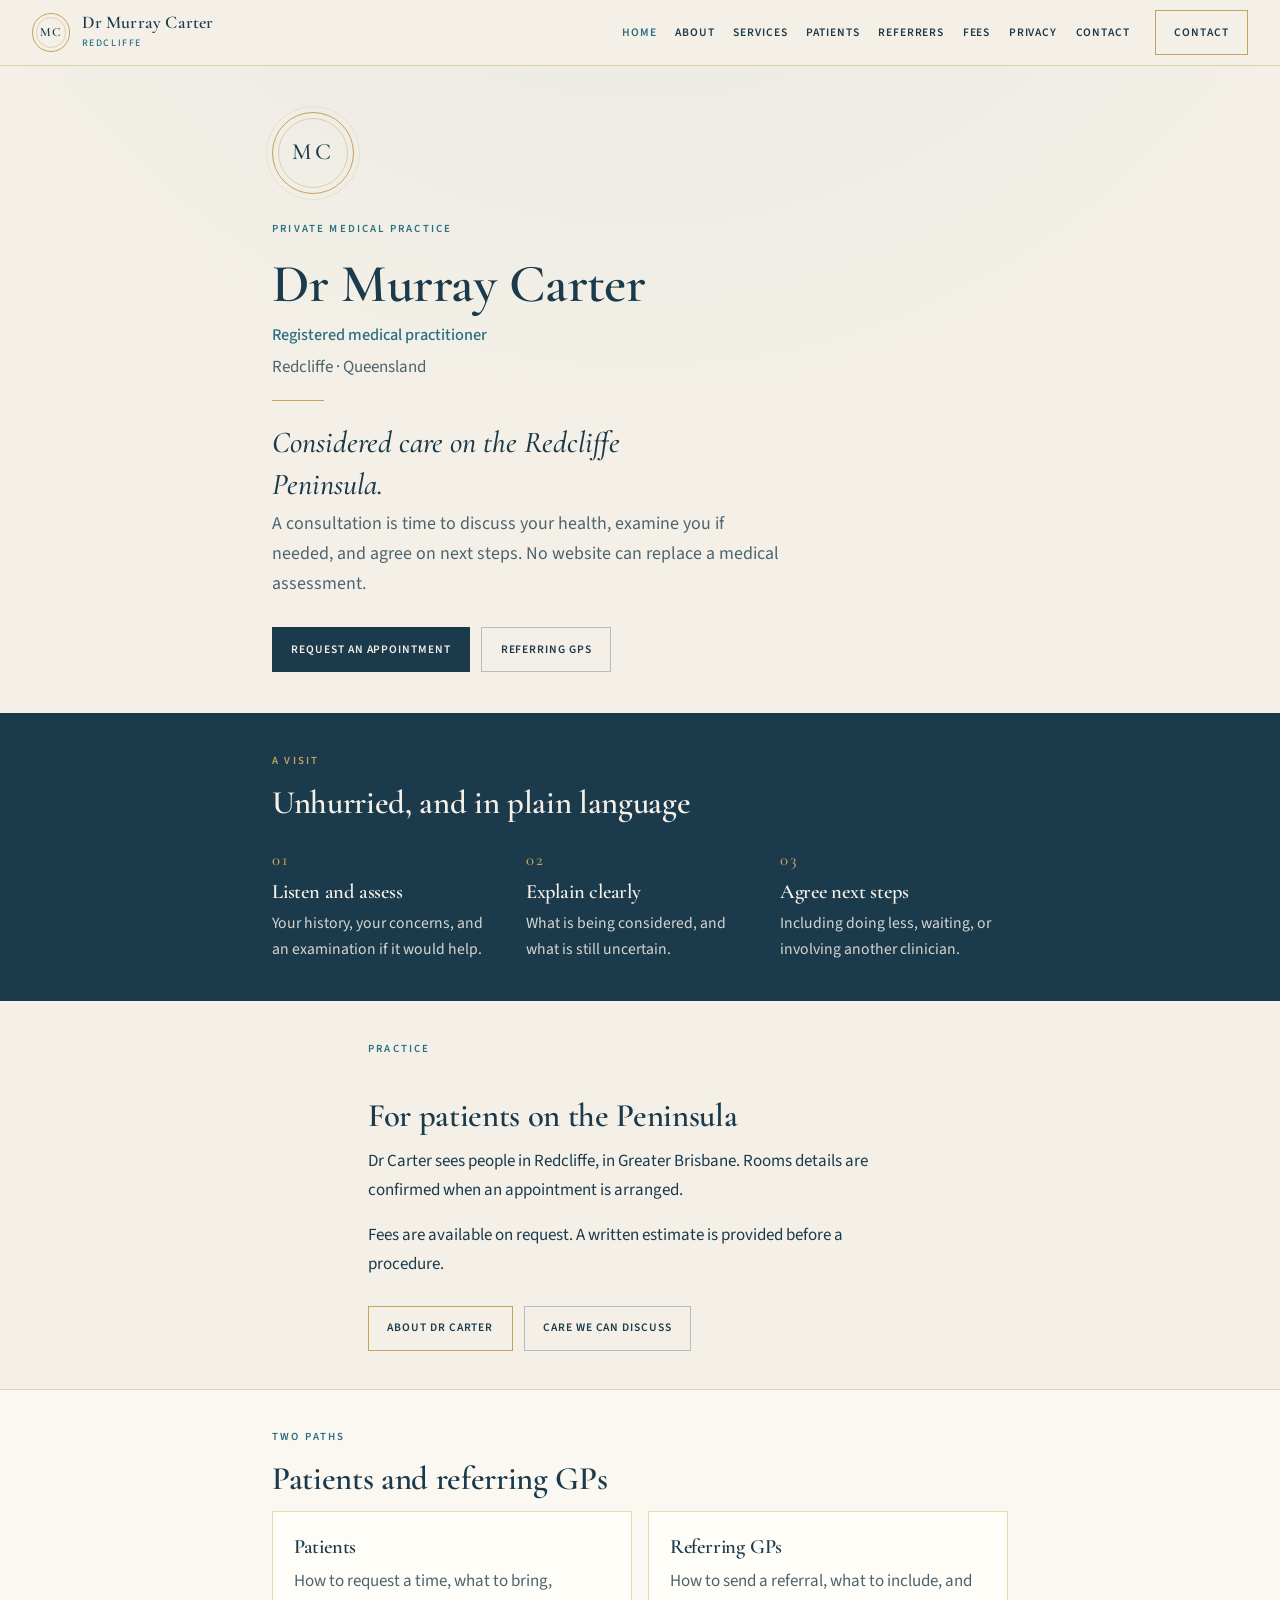
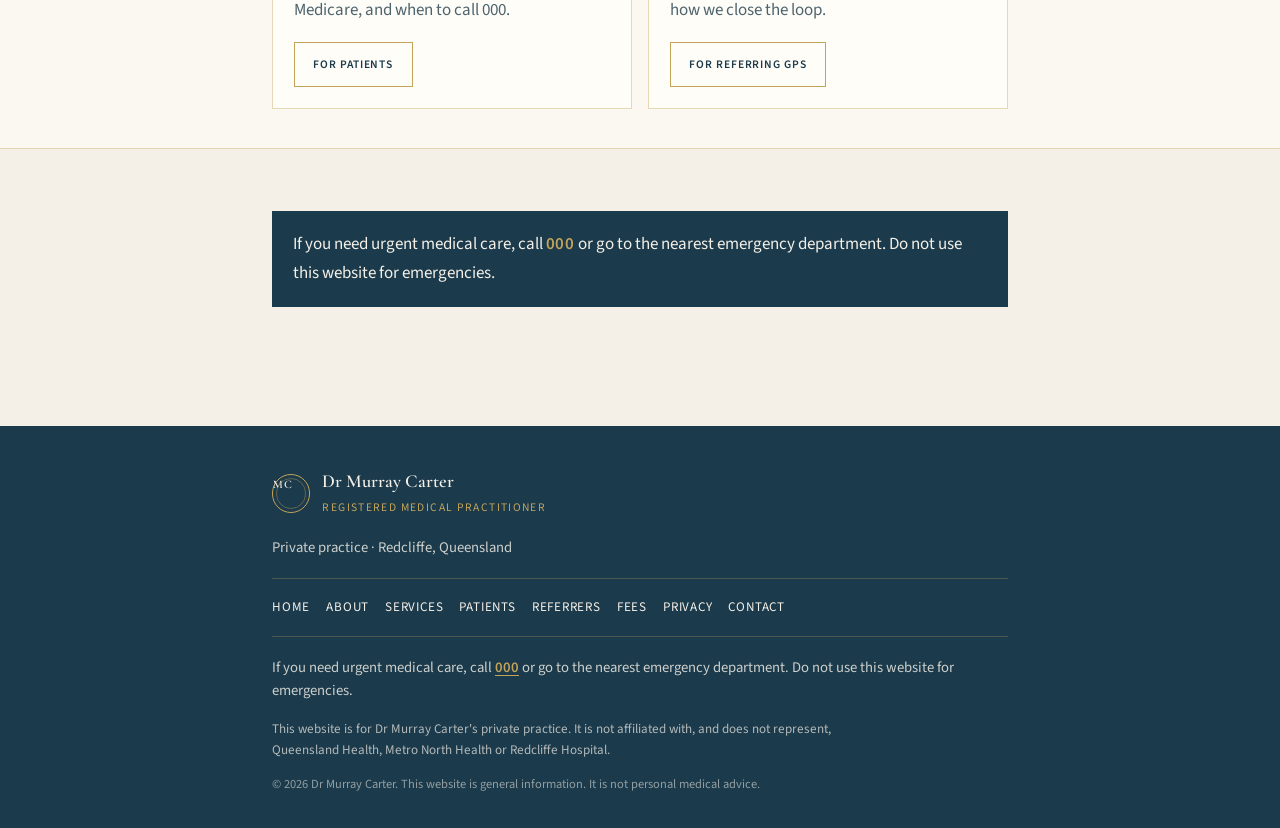
==== index.html @ 1239b1a2 "AHPRA-safe preview site for Dr Murray Carter" ====
<!DOCTYPE html>
<html lang="en-AU">
<head>
  <meta charset="utf-8">
  <meta name="viewport" content="width=device-width, initial-scale=1, viewport-fit=cover">
  <meta name="theme-color" content="#1B3A4B">
  <meta name="description" content="Dr Murray Carter is a registered medical practitioner in Redcliffe, Queensland. Request an appointment or refer a patient.">
  <title>Dr Murray Carter · Redcliffe</title>
  <link rel="icon" href="favicon.svg" type="image/svg+xml">
  <link rel="icon" href="favicon.png" type="image/png" sizes="32x32">
  <link rel="stylesheet" href="styles.css">
</head>
<body>
  <a class="skip" href="#main">Skip to content</a>
  <header class="site-header">
    <div class="header-inner">
      <a class="brand" href="index.html">
        <span class="mark" aria-hidden="true">MC</span>
        <span class="brand-text">
          <strong>Dr Murray Carter</strong>
          <span>Redcliffe</span>
        </span>
      </a>
      <nav class="site-nav" id="site-nav" aria-label="Primary">
        <p class="nav-kicker">Menu</p>
        <ul>
          <li><a href="index.html" aria-current="page">Home</a></li>
          <li><a href="about.html">About</a></li>
          <li><a href="services.html">Services</a></li>
          <li><a href="patients.html">Patients</a></li>
          <li><a href="referrers.html">Referrers</a></li>
          <li><a href="fees.html">Fees</a></li>
          <li><a href="privacy.html">Privacy</a></li>
          <li><a href="contact.html">Contact</a></li>
        </ul>
        <p class="nav-foot">For emergencies call <a href="tel:000">000</a></p>
      </nav>
      <div class="header-actions">
        <a class="btn btn-gold" href="contact.html">Contact</a>
        <button class="nav-toggle" type="button" aria-controls="site-nav" aria-expanded="false" aria-label="Open menu">
          <span class="nav-toggle-bars"></span>
        </button>
      </div>
    </div>
  </header>
  <main id="main">
    <section class="hero">
      <div class="wrap">
        <div class="seal" aria-hidden="true">MC</div>
        <p class="eyebrow">Private medical practice</p>
        <h1>Dr Murray Carter</h1>
        <p class="role">Registered medical practitioner</p>
        <p class="place">Redcliffe · Queensland</p>
        <hr class="rule">
        <p class="lede">Considered care on the Redcliffe Peninsula.</p>
        <p class="standfirst">A consultation is time to discuss your health, examine you if needed, and agree on next steps. No website can replace a medical assessment.</p>
        <div class="cta-row">
          <a class="btn btn-solid" href="contact.html">Request an appointment</a>
          <a class="btn btn-ghost" href="referrers.html">Referring GPs</a>
        </div>
      </div>
    </section>

    <section class="band band-navy" aria-labelledby="visit-heading">
      <div class="wrap">
        <p class="eyebrow">A visit</p>
        <h2 id="visit-heading">Unhurried, and in plain language</h2>
        <div class="steps">
          <article class="step">
            <span class="num">01</span>
            <h3>Listen and assess</h3>
            <p>Your history, your concerns, and an examination if it would help.</p>
          </article>
          <article class="step">
            <span class="num">02</span>
            <h3>Explain clearly</h3>
            <p>What is being considered, and what is still uncertain.</p>
          </article>
          <article class="step">
            <span class="num">03</span>
            <h3>Agree next steps</h3>
            <p>Including doing less, waiting, or involving another clinician.</p>
          </article>
        </div>
      </div>
    </section>

    <section class="band" aria-labelledby="who-heading">
      <div class="wrap prose">
        <p class="eyebrow">Practice</p>
        <h2 id="who-heading">For patients on the Peninsula</h2>
        <p>Dr Carter sees people in Redcliffe, in Greater Brisbane. Rooms details are confirmed when an appointment is arranged.</p>
        <p>Fees are available on request. A written estimate is provided before a procedure.</p>
        <div class="cta-row">
          <a class="btn btn-gold" href="about.html">About Dr Carter</a>
          <a class="btn btn-ghost" href="services.html">Care we can discuss</a>
        </div>
      </div>
    </section>

    <section class="band band-cream" aria-labelledby="paths-heading">
      <div class="wrap">
        <p class="eyebrow">Two paths</p>
        <h2 id="paths-heading">Patients and referring GPs</h2>
        <div class="split">
          <article>
            <h3>Patients</h3>
            <p>How to request a time, what to bring, Medicare, and when to call 000.</p>
            <a class="btn btn-gold" href="patients.html">For patients</a>
          </article>
          <article>
            <h3>Referring GPs</h3>
            <p>How to send a referral, what to include, and how we close the loop.</p>
            <a class="btn btn-gold" href="referrers.html">For referring GPs</a>
          </article>
        </div>
      </div>
    </section>

    <section class="band">
      <div class="wrap">
        <div class="call-000">
          <p>If you need urgent medical care, call <strong>000</strong> or go to the nearest emergency department. Do not use this website for emergencies.</p>
        </div>
      </div>
    </section>

  </main>
  <footer class="site-footer">
    <div class="wrap">
      <div class="footer-brand">
        <span class="mark" aria-hidden="true">MC</span>
        <div>
          <strong>Dr Murray Carter</strong>
          <span>Registered medical practitioner</span>
        </div>
      </div>
      <p>Private practice · Redcliffe, Queensland</p>
      <nav class="footer-nav" aria-label="Footer">
        <a href="index.html">Home</a>
        <a href="about.html">About</a>
        <a href="services.html">Services</a>
        <a href="patients.html">Patients</a>
        <a href="referrers.html">Referrers</a>
        <a href="fees.html">Fees</a>
        <a href="privacy.html">Privacy</a>
        <a href="contact.html">Contact</a>
      </nav>
      <p>If you need urgent medical care, call <a href="tel:000"><strong>000</strong></a> or go to the nearest emergency department. Do not use this website for emergencies.</p>
      <p class="disclaimer">This website is for Dr Murray Carter's private practice. It is not affiliated with, and does not represent, Queensland Health, Metro North Health or Redcliffe Hospital.</p>
      <p class="legal">© 2026 Dr Murray Carter. This website is general information. It is not personal medical advice.</p>
    </div>
  </footer>
  <script src="script.js"></script>
</body>
</html>
---- styles.css ----
/* Dr Murray Carter — private practice preview
   Mobile-first. 390px is the primary canvas. */

@font-face {
  font-family: "Cormorant Garamond";
  font-style: normal;
  font-weight: 500 700;
  font-display: swap;
  src: url("fonts/cormorant.woff2") format("woff2");
}
@font-face {
  font-family: "Cormorant Garamond";
  font-style: italic;
  font-weight: 500 700;
  font-display: swap;
  src: url("fonts/cormorant-italic.woff2") format("woff2");
}
@font-face {
  font-family: "Source Sans 3";
  font-style: normal;
  font-weight: 400 600;
  font-display: swap;
  src: url("fonts/source-sans.woff2") format("woff2");
}
@font-face {
  font-family: "Source Sans 3";
  font-style: italic;
  font-weight: 400 600;
  font-display: swap;
  src: url("fonts/source-sans-italic.woff2") format("woff2");
}

:root {
  --navy: #1B3A4B;
  --teal: #2A6F7F;
  --paper: #F4F0E8;
  --gold: #C4A35A;
  --gold-soft: rgba(196, 163, 90, 0.42);
  --ink: #1B3A4B;
  --muted: #4D646E;
  --cream: #FBF8F1;
  --white: #FFFdf8;
  --header-h: 3.85rem;
  --pad: 1.35rem;
  --max: 40rem;
  --serif: "Cormorant Garamond", "Palatino Linotype", Palatino, "Times New Roman", serif;
  --sans: "Source Sans 3", "Segoe UI", Calibri, "Helvetica Neue", sans-serif;
  --shadow: 0 18px 40px rgba(27, 58, 75, 0.08);
  --ease: cubic-bezier(0.22, 1, 0.36, 1);
}

*,
*::before,
*::after { box-sizing: border-box; }

html {
  -webkit-text-size-adjust: 100%;
  scroll-behavior: smooth;
}

body {
  margin: 0;
  font-family: var(--sans);
  font-size: 1.0625rem;
  line-height: 1.7;
  color: var(--ink);
  background:
    radial-gradient(120% 70% at 50% -20%, rgba(42, 111, 127, 0.09), transparent 55%),
    var(--paper);
  min-height: 100dvh;
}

img, svg { max-width: 100%; display: block; }
a { color: var(--teal); text-underline-offset: 0.18em; }
a:hover { color: var(--navy); }
p { margin: 0 0 1rem; }
p:last-child { margin-bottom: 0; }
h1, h2, h3, h4 {
  font-family: var(--serif);
  font-weight: 600;
  line-height: 1.18;
  letter-spacing: -0.01em;
  color: var(--navy);
  margin: 0 0 0.75rem;
}
h1 { font-size: clamp(2.15rem, 8.2vw, 3.35rem); font-weight: 600; }
h2 { font-size: clamp(1.55rem, 5.5vw, 2.05rem); margin-top: 0.2rem; }
h3 { font-size: 1.28rem; }

::selection { background: var(--navy); color: var(--paper); }

.skip {
  position: absolute;
  left: 0.75rem;
  top: -3.5rem;
  background: var(--navy);
  color: var(--paper);
  padding: 0.5rem 0.9rem;
  z-index: 200;
}
.skip:focus { top: 0.6rem; }

/* ——— Header ——— */
.site-header {
  position: sticky;
  top: 0;
  z-index: 80;
  height: calc(var(--header-h) + env(safe-area-inset-top, 0px));
  padding-top: env(safe-area-inset-top, 0px);
  display: flex;
  align-items: center;
  padding-left: var(--pad);
  padding-right: var(--pad);
  background: rgba(244, 240, 232, 0.97);
  border-bottom: 1px solid var(--gold-soft);
  transition: box-shadow 0.35s var(--ease), background 0.35s var(--ease);
}
.site-header.is-scrolled {
  background: rgba(244, 240, 232, 0.97);
  box-shadow: 0 8px 24px rgba(27, 58, 75, 0.06);
}

.header-inner {
  width: 100%;
  max-width: 72rem;
  margin: 0 auto;
  display: flex;
  align-items: center;
  gap: 0.65rem;
}

.brand {
  display: flex;
  align-items: center;
  gap: 0.7rem;
  text-decoration: none;
  color: var(--navy);
  min-width: 0;
  flex: 1;
}
.brand:hover { color: var(--navy); }

.mark {
  width: 2.2rem;
  height: 2.2rem;
  flex-shrink: 0;
  border: 1px solid var(--gold);
  border-radius: 50%;
  display: grid;
  place-items: center;
  font-family: var(--serif);
  font-size: 0.72rem;
  letter-spacing: 0.08em;
  font-weight: 600;
  position: relative;
  color: var(--navy);
}
.mark::after {
  content: "";
  position: absolute;
  inset: 3px;
  border: 1px solid var(--gold-soft);
  border-radius: 50%;
  pointer-events: none;
}

.brand-text {
  display: flex;
  flex-direction: column;
  min-width: 0;
}
.brand-text strong {
  font-family: var(--serif);
  font-weight: 600;
  font-size: 1.02rem;
  letter-spacing: 0.01em;
  line-height: 1.1;
  white-space: nowrap;
}
.brand-text span {
  font-size: 0.62rem;
  letter-spacing: 0.16em;
  text-transform: uppercase;
  color: var(--teal);
  font-weight: 500;
  margin-top: 0.12rem;
}

.header-actions {
  display: flex;
  align-items: center;
  gap: 0.45rem;
  margin-left: auto;
  flex-shrink: 0;
}

.btn {
  display: inline-flex;
  align-items: center;
  justify-content: center;
  text-decoration: none;
  border: 1px solid transparent;
  cursor: pointer;
  font-family: var(--sans);
  font-weight: 600;
  letter-spacing: 0.08em;
  text-transform: uppercase;
  font-size: 0.72rem;
  padding: 0.72rem 1.15rem;
  min-height: 2.7rem;
  transition: background 0.25s var(--ease), color 0.25s var(--ease), border-color 0.25s var(--ease), transform 0.25s var(--ease);
}
.btn:active { transform: translateY(1px); }
.btn-gold {
  background: transparent;
  color: var(--navy);
  border-color: var(--gold);
}
.btn-gold:hover,
.btn-gold:focus-visible {
  background: var(--navy);
  color: var(--paper);
  border-color: var(--navy);
}
.btn-solid {
  background: var(--navy);
  color: var(--paper);
  border-color: var(--navy);
}
.btn-solid:hover,
.btn-solid:focus-visible {
  background: var(--teal);
  border-color: var(--teal);
  color: var(--paper);
}
.btn-ghost {
  background: transparent;
  color: var(--navy);
  border-color: rgba(27, 58, 75, 0.28);
}
.btn-ghost:hover {
  border-color: var(--navy);
  background: var(--white);
}

.nav-toggle {
  width: 2.7rem;
  height: 2.7rem;
  border: 0;
  background: transparent;
  padding: 0;
  display: grid;
  place-items: center;
  cursor: pointer;
  color: var(--navy);
}
.nav-toggle:focus-visible { outline: 2px solid var(--gold); outline-offset: 2px; }
.nav-toggle-bars {
  width: 1.15rem;
  height: 0.7rem;
  position: relative;
  display: block;
}
.nav-toggle-bars::before,
.nav-toggle-bars::after {
  content: "";
  position: absolute;
  left: 0;
  right: 0;
  height: 1.5px;
  background: currentColor;
  transition: transform 0.3s var(--ease), top 0.3s var(--ease);
}
.nav-toggle-bars::before { top: 0; }
.nav-toggle-bars::after { top: 8px; }
.nav-toggle[aria-expanded="true"] .nav-toggle-bars::before {
  top: 4px;
  transform: rotate(45deg);
}
.nav-toggle[aria-expanded="true"] .nav-toggle-bars::after {
  top: 4px;
  transform: rotate(-45deg);
}

.site-nav {
  position: fixed;
  top: calc(var(--header-h) + env(safe-area-inset-top, 0px));
  right: 0;
  bottom: 0;
  left: 0;
  width: 100%;
  height: auto;
  background: var(--navy);
  color: var(--paper);
  padding: 1.5rem var(--pad) 2.5rem;
  transform: translateX(100%);
  opacity: 0;
  visibility: hidden;
  transition: transform 0.4s var(--ease), opacity 0.35s var(--ease), visibility 0.35s;
  overflow-y: auto;
  z-index: 70;
}
body.nav-open { overflow: hidden; }
body.nav-open .site-nav {
  transform: none;
  opacity: 1;
  visibility: visible;
}
.site-nav p.nav-kicker {
  font-size: 0.68rem;
  letter-spacing: 0.2em;
  text-transform: uppercase;
  color: var(--gold);
  margin: 0 0 1.4rem;
}
.site-nav ul {
  list-style: none;
  margin: 0;
  padding: 0;
}
.site-nav a {
  display: block;
  color: var(--paper);
  text-decoration: none;
  font-family: var(--serif);
  font-size: 1.85rem;
  padding: 0.55rem 0;
  border-bottom: 1px solid rgba(196, 163, 90, 0.22);
  line-height: 1.2;
}
.site-nav a[aria-current="page"] { color: var(--gold); }
.site-nav a:hover { color: var(--gold); }
.nav-foot {
  margin-top: 2rem;
  color: rgba(244, 240, 232, 0.72);
  font-size: 0.92rem;
}
.nav-foot a { color: var(--gold); font-family: var(--sans); font-size: 0.92rem; border: 0; padding: 0; display: inline; }

/* ——— Layout ——— */
.wrap {
  width: min(100% - (var(--pad) * 2), var(--max));
  margin-inline: auto;
}
main { padding-bottom: 3.5rem; }

.page-hero {
  padding: 3.1rem 0 2rem;
}
.page-hero .wrap > * { max-width: 34rem; }

.eyebrow {
  font-size: 0.68rem;
  letter-spacing: 0.2em;
  text-transform: uppercase;
  color: var(--teal);
  font-weight: 600;
  margin: 0 0 0.85rem;
}
.rule {
  width: 3.25rem;
  height: 1px;
  background: var(--gold);
  border: 0;
  margin: 1.15rem 0 1.35rem;
}
.standfirst {
  font-size: 1.12rem;
  color: var(--muted);
  max-width: 32rem;
}

.prose { max-width: 34rem; }
.prose h2 { margin-top: 2.4rem; }
.prose h3 { margin-top: 1.7rem; }
.prose ul, .prose ol {
  margin: 0 0 1.15rem;
  padding-left: 1.15rem;
}
.prose .list-plain { padding-left: 0; }
.prose li { margin: 0.35rem 0; }
.prose li::marker { color: var(--gold); }

/* ——— Home ——— */
.hero {
  padding: 2.85rem 0 2.6rem;
}
.seal {
  width: 5.15rem;
  height: 5.15rem;
  border: 1px solid var(--gold);
  border-radius: 50%;
  display: grid;
  place-items: center;
  margin: 0 0 1.6rem;
  position: relative;
  font-family: var(--serif);
  font-size: 1.45rem;
  letter-spacing: 0.14em;
  color: var(--navy);
}
.seal::before,
.seal::after {
  content: "";
  position: absolute;
  border-radius: 50%;
  pointer-events: none;
}
.seal::before { inset: 5px; border: 1px solid var(--gold-soft); }
.seal::after { inset: -7px; border: 1px solid rgba(196, 163, 90, 0.18); }

.hero h1 { margin-bottom: 0.45rem; }
.hero .role {
  font-size: 1.02rem;
  color: var(--teal);
  margin-bottom: 0.15rem;
  font-weight: 500;
}
.hero .place {
  color: var(--muted);
  margin-bottom: 1.15rem;
}
.hero .lede {
  font-family: var(--serif);
  font-size: clamp(1.45rem, 5.6vw, 1.9rem);
  font-style: italic;
  font-weight: 500;
  line-height: 1.35;
  color: var(--navy);
  max-width: 20rem;
  margin-bottom: 0.25rem;
}
.cta-row {
  display: grid;
  gap: 0.7rem;
  margin-top: 1.7rem;
}
.cta-row .btn { width: 100%; }

.band {
  padding: 2.4rem 0;
}
.band-navy {
  background: var(--navy);
  color: var(--paper);
}
.band-navy h2, .band-navy h3 { color: var(--paper); }
.band-navy .eyebrow { color: var(--gold); }
.band-navy p { color: rgba(244, 240, 232, 0.86); }
.band-cream {
  background: var(--cream);
  border-top: 1px solid var(--gold-soft);
  border-bottom: 1px solid var(--gold-soft);
}

.steps {
  display: grid;
  gap: 1.15rem;
  margin-top: 1.5rem;
}
.step {
  padding: 0;
  border: 0;
  background: none;
}
.step .num {
  font-family: var(--serif);
  color: var(--gold);
  font-size: 1.05rem;
  letter-spacing: 0.12em;
  display: block;
  margin-bottom: 0.3rem;
}
.step h3 { margin-bottom: 0.35rem; color: var(--paper); }
.step p { margin: 0; font-size: 0.98rem; }

.split {
  display: grid;
  gap: 1rem;
  margin-top: 0.5rem;
}
.split article {
  background: var(--white);
  border: 1px solid var(--gold-soft);
  padding: 1.45rem 1.3rem 1.35rem;
}
.split h3 { margin-bottom: 0.45rem; }
.split p { color: var(--muted); margin-bottom: 1.1rem; }

/* ——— Cards ——— */
.cards {
  display: grid;
  gap: 0.9rem;
  margin: 1.4rem 0 1.2rem;
}
.card {
  background: var(--cream);
  border: 1px solid var(--gold-soft);
  padding: 1.45rem 1.3rem 1.35rem;
  box-shadow: var(--shadow);
}
.card .num {
  font-family: var(--serif);
  color: var(--gold);
  letter-spacing: 0.14em;
  font-size: 0.95rem;
  display: block;
  margin-bottom: 0.45rem;
}
.card h3 { margin-bottom: 0.4rem; }
.card p { color: var(--muted); font-size: 0.98rem; margin: 0; }

.note {
  font-size: 0.95rem;
  color: var(--muted);
  border-top: 1px solid var(--gold-soft);
  padding-top: 1.15rem;
  margin-top: 0.5rem;
}

.call-000 {
  background: var(--navy);
  color: var(--paper);
  padding: 1.2rem 1.3rem;
  margin: 1.5rem 0;
}
.call-000 strong { color: var(--gold); letter-spacing: 0.04em; }
.call-000 p { margin: 0; }
.call-000 a { color: var(--gold); }

.panel {
  background: var(--white);
  border: 1px solid var(--gold-soft);
  padding: 1.4rem 1.3rem;
  margin: 1.2rem 0;
}
.panel h3 { margin-bottom: 0.5rem; }

.list-plain {
  list-style: none;
  margin: 0;
  padding: 0;
}
.list-plain li {
  padding: 0.7rem 0;
  border-bottom: 1px solid var(--gold-soft);
  display: grid;
  grid-template-columns: 1.1rem 1fr;
  gap: 0.55rem;
  align-items: start;
}
.list-plain li:last-child { border-bottom: 0; }
.list-plain li::before {
  content: "";
  width: 0.45rem;
  height: 0.45rem;
  border: 1px solid var(--gold);
  border-radius: 50%;
  margin-top: 0.55rem;
}

/* ——— Forms ——— */
form {
  display: grid;
  gap: 1.05rem;
  margin-top: 0.5rem;
}
label {
  display: grid;
  gap: 0.38rem;
  font-size: 0.82rem;
  font-weight: 600;
  letter-spacing: 0.04em;
  color: var(--navy);
}
input[type="text"],
input[type="tel"],
input[type="email"],
select {
  font: inherit;
  font-weight: 400;
  letter-spacing: 0;
  font-size: 1.02rem;
  color: var(--ink);
  background: var(--white);
  border: 1px solid rgba(27, 58, 75, 0.32);
  border-radius: 0;
  min-height: 3rem;
  padding: 0.55rem 0.8rem;
  width: 100%;
  appearance: none;
  -webkit-appearance: none;
}
select {
  background-image:
    linear-gradient(45deg, transparent 50%, var(--navy) 50%),
    linear-gradient(135deg, var(--navy) 50%, transparent 50%);
  background-position:
    calc(100% - 16px) calc(50% - 2px),
    calc(100% - 11px) calc(50% - 2px);
  background-size: 5px 5px, 5px 5px;
  background-repeat: no-repeat;
  padding-right: 2rem;
}
input:focus-visible,
select:focus-visible {
  outline: 2px solid var(--teal);
  outline-offset: 1px;
  border-color: var(--teal);
}
.radios {
  display: flex;
  gap: 0.7rem;
  flex-wrap: wrap;
  letter-spacing: 0;
  font-weight: 400;
  font-size: 1rem;
}
.radios label {
  display: flex;
  align-items: center;
  gap: 0.45rem;
  font-weight: 400;
  letter-spacing: 0;
  font-size: 1rem;
  min-height: 2.7rem;
  padding: 0 0.9rem 0 0.55rem;
  border: 1px solid rgba(27, 58, 75, 0.22);
  background: var(--white);
  cursor: pointer;
}
.radios input { accent-color: var(--navy); width: 1rem; height: 1rem; }
.radios label:has(input:checked) {
  border-color: var(--gold);
  background: var(--cream);
}

.app5 {
  font-size: 0.88rem;
  line-height: 1.55;
  color: var(--muted);
  background: var(--cream);
  border-left: 1px solid var(--gold);
  padding: 1rem 1.1rem;
}
.app5 strong {
  display: block;
  color: var(--navy);
  font-size: 0.72rem;
  letter-spacing: 0.14em;
  text-transform: uppercase;
  margin-bottom: 0.45rem;
  font-weight: 600;
}

.success {
  background: var(--cream);
  border: 1px solid var(--gold);
  padding: 1.8rem 1.4rem;
  text-align: left;
}
.success .seal { margin-bottom: 1rem; width: 3.6rem; height: 3.6rem; font-size: 1rem; }
.form-actions { margin-top: 0.4rem; }
.req { color: var(--teal); }

/* ——— Footer ——— */
.site-footer {
  background: var(--navy);
  color: rgba(244, 240, 232, 0.82);
  padding: 2.6rem var(--pad) calc(2.1rem + env(safe-area-inset-bottom, 0px));
  margin-top: auto;
  font-size: 0.92rem;
  line-height: 1.6;
}
.site-footer a { color: var(--gold); }
.footer-brand {
  display: flex;
  align-items: center;
  gap: 0.75rem;
  margin-bottom: 1.15rem;
  color: var(--paper);
}
.footer-brand .mark {
  color: var(--paper);
  border-color: var(--gold);
}
.footer-brand strong {
  font-family: var(--serif);
  font-size: 1.15rem;
  font-weight: 600;
  display: block;
  color: var(--paper);
}
.footer-brand span {
  display: block;
  font-size: 0.72rem;
  letter-spacing: 0.12em;
  text-transform: uppercase;
  color: var(--gold);
  margin-top: 0.15rem;
}
.footer-nav {
  display: grid;
  grid-template-columns: 1fr 1fr;
  gap: 0.55rem 1rem;
  margin: 1.2rem 0;
  padding: 1.1rem 0;
  border-top: 1px solid rgba(196, 163, 90, 0.28);
  border-bottom: 1px solid rgba(196, 163, 90, 0.28);
}
.footer-nav a {
  text-decoration: none;
  font-size: 0.82rem;
  letter-spacing: 0.06em;
  text-transform: uppercase;
  color: var(--paper);
}
.footer-nav a:hover { color: var(--gold); }
.disclaimer {
  font-size: 0.82rem;
  color: rgba(244, 240, 232, 0.7);
  margin: 1rem 0 0.85rem;
  max-width: 36rem;
}
.legal {
  font-size: 0.78rem;
  color: rgba(244, 240, 232, 0.55);
}

/* ——— Utilities ——— */
.muted { color: var(--muted); }
.gold { color: var(--gold); }
.mt-0 { margin-top: 0; }
.small { font-size: 0.92rem; }

:focus-visible { outline: 2px solid var(--gold); outline-offset: 3px; }
input:focus-visible, select:focus-visible { outline-offset: 1px; }

@media (min-width: 720px) {
  :root { --pad: 2rem; --max: 46rem; --header-h: 4.15rem; }
  .cards { grid-template-columns: 1fr 1fr; }
  .split { grid-template-columns: 1fr 1fr; }
  .steps { grid-template-columns: 1fr 1fr 1fr; gap: 1.6rem; }
  .hero .lede { max-width: 26rem; }
  .brand-text strong { font-size: 1.12rem; }
  .mark { width: 2.4rem; height: 2.4rem; font-size: 0.78rem; }
  .cta-row { display: flex; flex-wrap: wrap; }
  .cta-row .btn { width: auto; }
  .footer-nav { display: flex; }
}

@media (min-width: 980px) {
  .nav-toggle { display: none; }
  .site-nav {
    position: static;
    inset: auto;
    transform: none;
    opacity: 1;
    visibility: visible;
    background: transparent;
    padding: 0;
    overflow: visible;
    display: flex;
    align-items: center;
    justify-content: flex-end;
    flex: 1;
    gap: 0.15rem 0.15rem;
    margin-right: 0.35rem;
  }
  .site-nav .nav-kicker,
  .site-nav .nav-foot { display: none; }
  .site-nav ul {
    display: flex;
    flex-wrap: wrap;
    justify-content: flex-end;
    gap: 0.15rem 0.05rem;
  }
  .site-nav li { margin: 0; }
  .site-nav a {
    font-family: var(--sans);
    font-size: 0.72rem;
    letter-spacing: 0.08em;
    text-transform: uppercase;
    font-weight: 600;
    color: var(--navy);
    border: 0;
    padding: 0.4rem 0.55rem;
  }
  .site-nav a[aria-current="page"] { color: var(--teal); }
  .site-nav a:hover { color: var(--teal); }
  .header-inner { max-width: 78rem; }
  .brand { flex: 0 0 auto; }
  body.nav-open { overflow: auto; }
}

@media (prefers-reduced-motion: reduce) {
  html { scroll-behavior: auto; }
  *, *::before, *::after {
    transition: none !important;
    animation: none !important;
  }
}

@media print {
  .site-header, .nav-toggle, .site-nav, .cta-row, .btn, form { display: none !important; }
  body { background: white; color: black; }
  .site-footer { background: white; color: black; border-top: 1px solid #ccc; }
  a { color: black; }
}
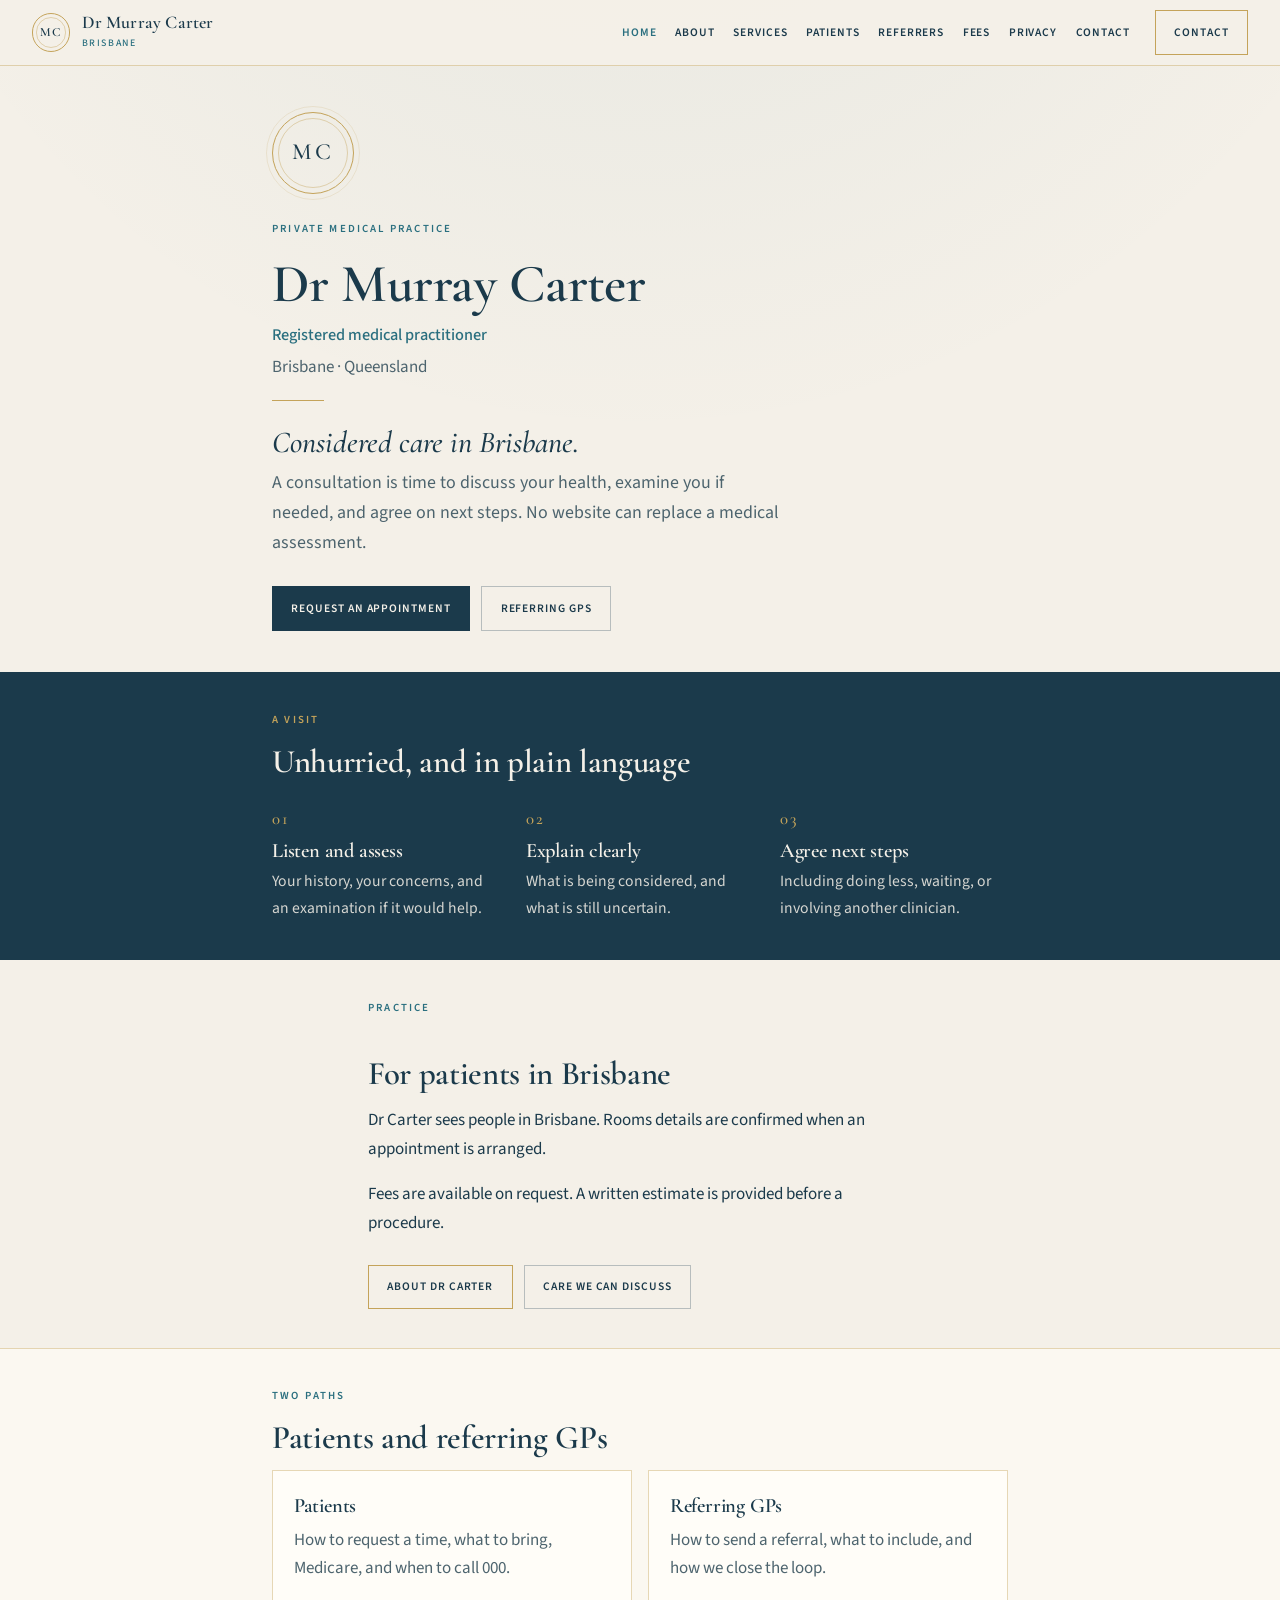
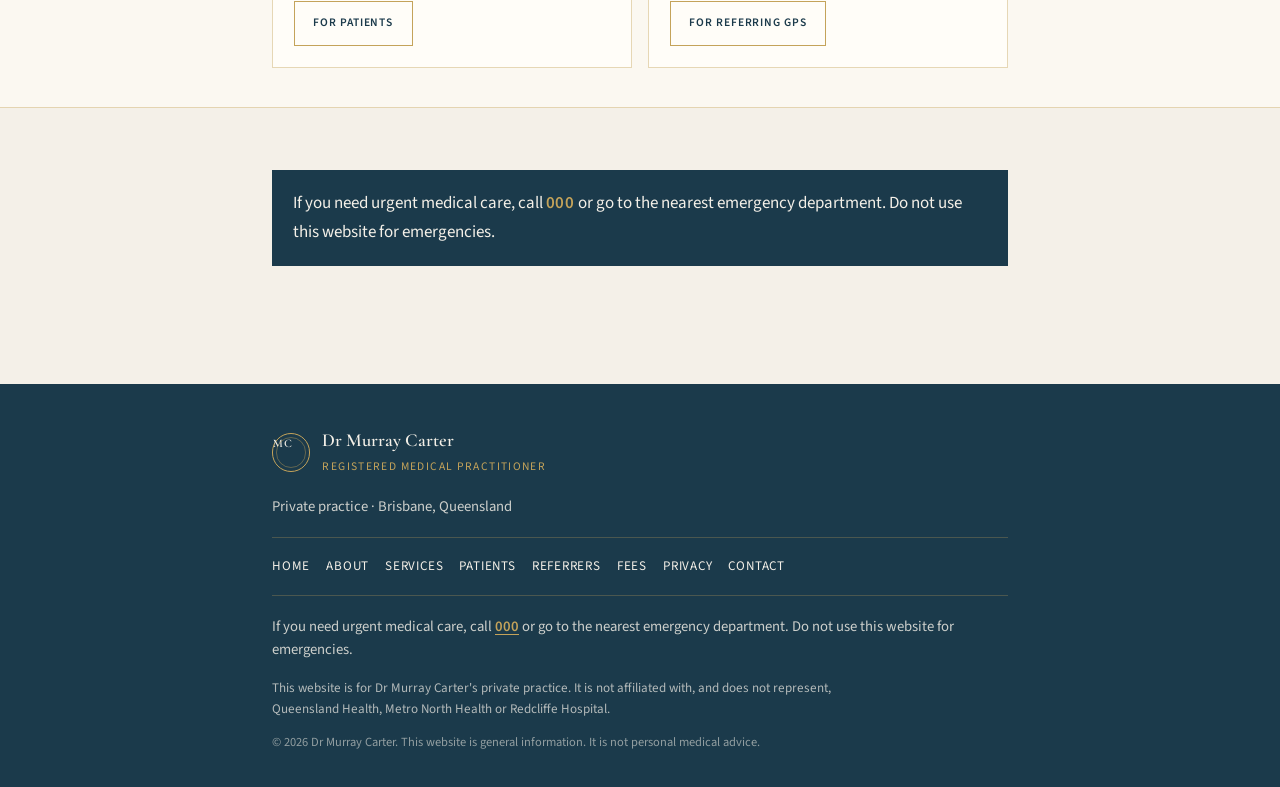
==== commit 51cee05c: "Keep home suburb off the preview; Brisbane only, no Kangaroo Point" ====
--- a/index.html
+++ b/index.html
@@ -4,8 +4,8 @@
   <meta charset="utf-8">
   <meta name="viewport" content="width=device-width, initial-scale=1, viewport-fit=cover">
   <meta name="theme-color" content="#1B3A4B">
-  <meta name="description" content="Dr Murray Carter is a registered medical practitioner in Redcliffe, Queensland. Request an appointment or refer a patient.">
-  <title>Dr Murray Carter · Redcliffe</title>
+  <meta name="description" content="Dr Murray Carter is a registered medical practitioner in Brisbane, Queensland. Request an appointment or refer a patient.">
+  <title>Dr Murray Carter · Brisbane</title>
   <link rel="icon" href="favicon.svg" type="image/svg+xml">
   <link rel="icon" href="favicon.png" type="image/png" sizes="32x32">
   <link rel="stylesheet" href="styles.css">
@@ -18,7 +18,7 @@
         <span class="mark" aria-hidden="true">MC</span>
         <span class="brand-text">
           <strong>Dr Murray Carter</strong>
-          <span>Redcliffe</span>
+          <span>Brisbane</span>
         </span>
       </a>
       <nav class="site-nav" id="site-nav" aria-label="Primary">
@@ -50,9 +50,9 @@
         <p class="eyebrow">Private medical practice</p>
         <h1>Dr Murray Carter</h1>
         <p class="role">Registered medical practitioner</p>
-        <p class="place">Redcliffe · Queensland</p>
+        <p class="place">Brisbane · Queensland</p>
         <hr class="rule">
-        <p class="lede">Considered care on the Redcliffe Peninsula.</p>
+        <p class="lede">Considered care in Brisbane.</p>
         <p class="standfirst">A consultation is time to discuss your health, examine you if needed, and agree on next steps. No website can replace a medical assessment.</p>
         <div class="cta-row">
           <a class="btn btn-solid" href="contact.html">Request an appointment</a>
@@ -88,8 +88,8 @@
     <section class="band" aria-labelledby="who-heading">
       <div class="wrap prose">
         <p class="eyebrow">Practice</p>
-        <h2 id="who-heading">For patients on the Peninsula</h2>
-        <p>Dr Carter sees people in Redcliffe, in Greater Brisbane. Rooms details are confirmed when an appointment is arranged.</p>
+        <h2 id="who-heading">For patients in Brisbane</h2>
+        <p>Dr Carter sees people in Brisbane. Rooms details are confirmed when an appointment is arranged.</p>
         <p>Fees are available on request. A written estimate is provided before a procedure.</p>
         <div class="cta-row">
           <a class="btn btn-gold" href="about.html">About Dr Carter</a>
@@ -135,7 +135,7 @@
           <span>Registered medical practitioner</span>
         </div>
       </div>
-      <p>Private practice · Redcliffe, Queensland</p>
+      <p>Private practice · Brisbane, Queensland</p>
       <nav class="footer-nav" aria-label="Footer">
         <a href="index.html">Home</a>
         <a href="about.html">About</a>
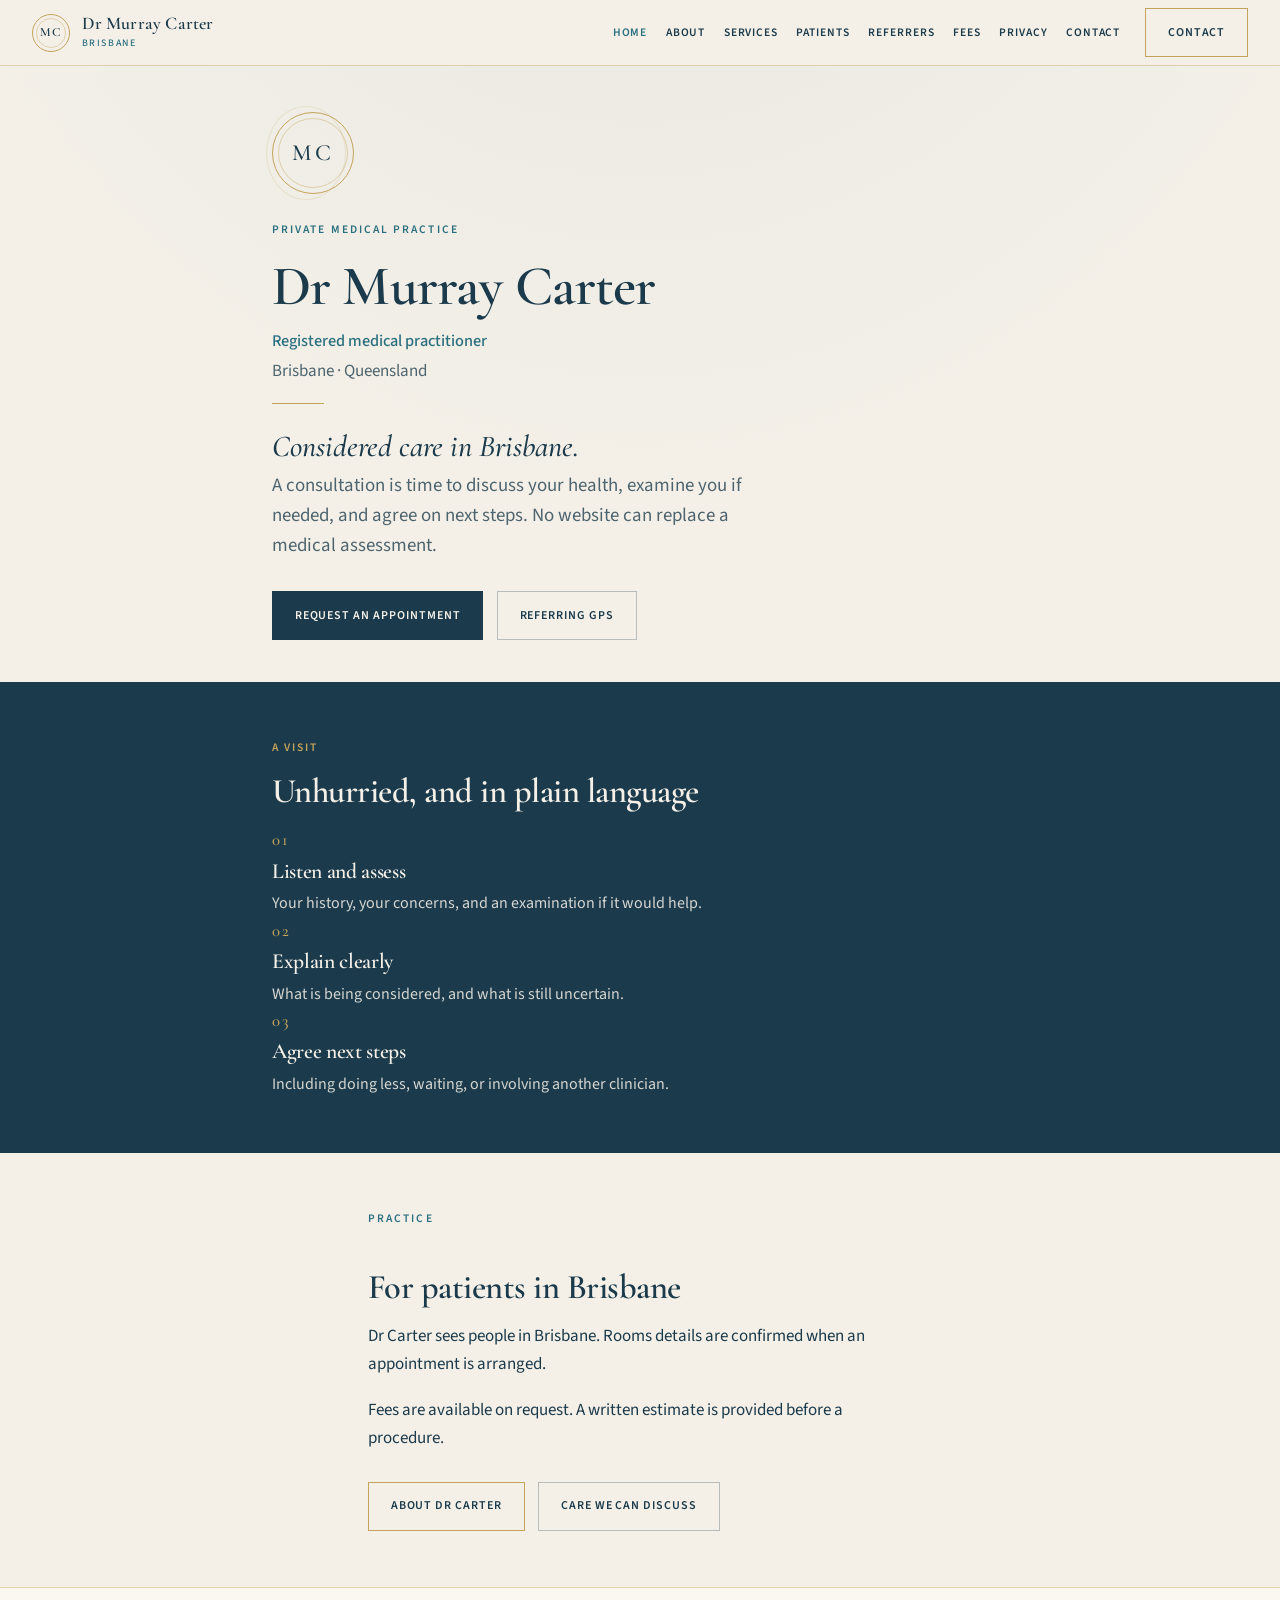
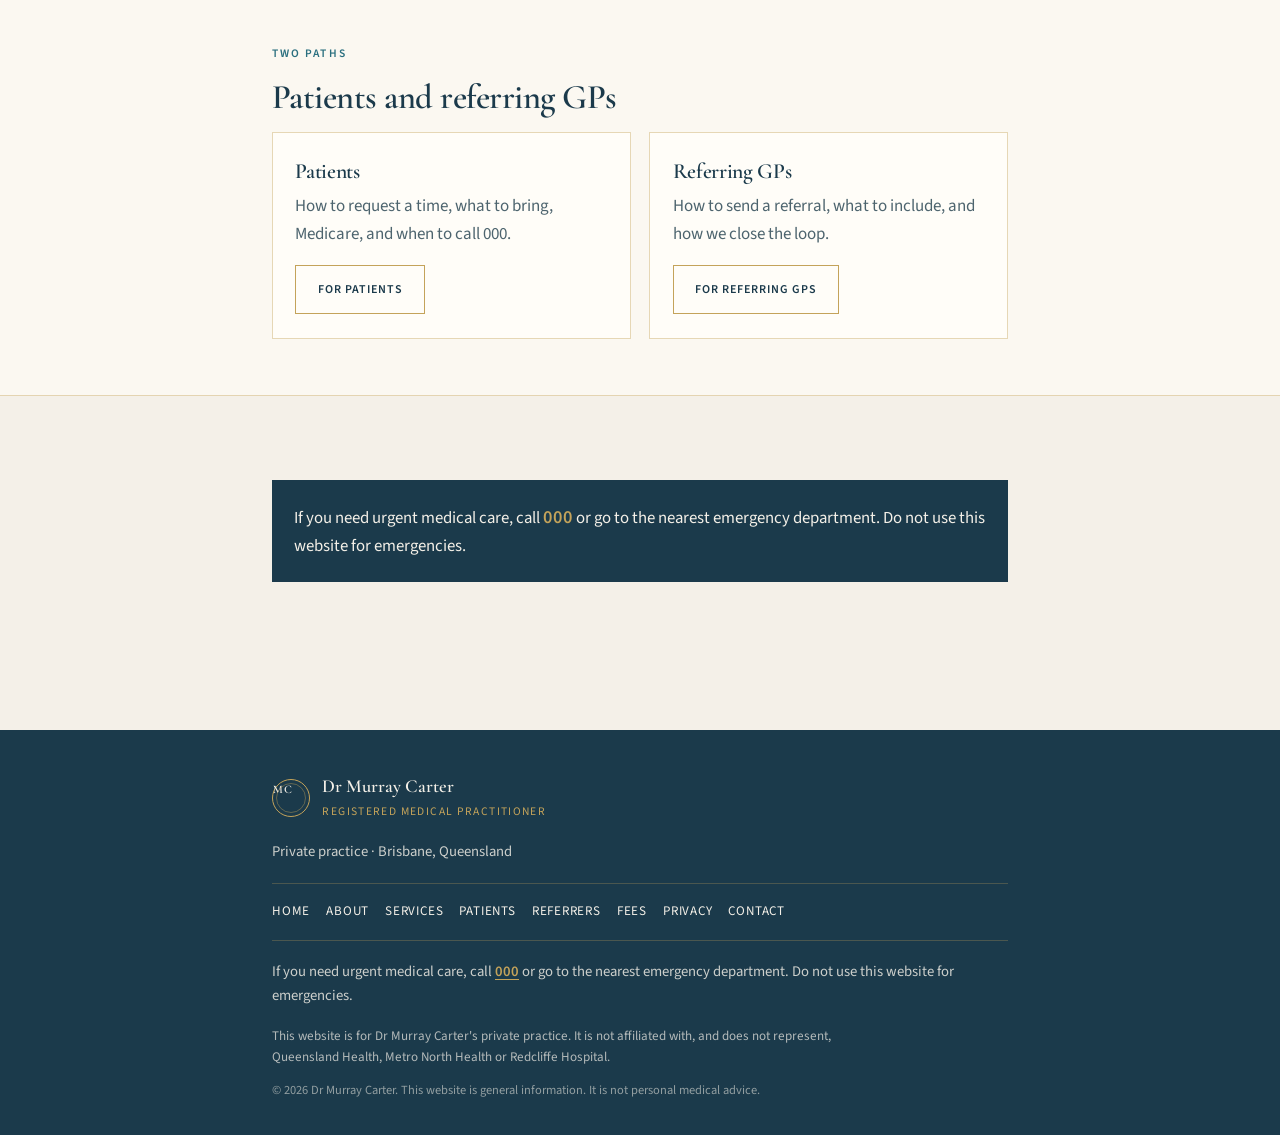
==== commit c80a27a3: "fix: prevent search engine indexing and correct README run path - Add robots.txt with global Disallo" ====
--- a/index.html
+++ b/index.html
@@ -4,6 +4,7 @@
   <meta charset="utf-8">
   <meta name="viewport" content="width=device-width, initial-scale=1, viewport-fit=cover">
   <meta name="theme-color" content="#1B3A4B">
+  <meta name="robots" content="noindex, nofollow, noarchive">
   <meta name="description" content="Dr Murray Carter is a registered medical practitioner in Brisbane, Queensland. Request an appointment or refer a patient.">
   <title>Dr Murray Carter · Brisbane</title>
   <link rel="icon" href="favicon.svg" type="image/svg+xml">
--- a/styles.css
+++ b/styles.css
@@ -1,4 +1,4 @@
-/* Dr Murray Carter — private practice preview
+/* Dr Murray Carter, private practice preview
    Mobile-first. 390px is the primary canvas. */
 
 @font-face {
@@ -46,7 +46,11 @@
   --serif: "Cormorant Garamond", "Palatino Linotype", Palatino, "Times New Roman", serif;
   --sans: "Source Sans 3", "Segoe UI", Calibri, "Helvetica Neue", sans-serif;
   --shadow: 0 18px 40px rgba(27, 58, 75, 0.08);
+  --shadow-sm: 0 2px 8px rgba(27, 58, 75, 0.06);
   --ease: cubic-bezier(0.22, 1, 0.36, 1);
+  --ease-out: cubic-bezier(0.16, 1, 0.3, 1);
+  --motion-fast: 120ms;
+  --motion-base: 200ms;
 }
 
 *,
@@ -56,36 +60,47 @@
 html {
   -webkit-text-size-adjust: 100%;
   scroll-behavior: smooth;
+  overflow-x: hidden;
 }
 
 body {
   margin: 0;
   font-family: var(--sans);
   font-size: 1.0625rem;
-  line-height: 1.7;
+  line-height: 1.65;
   color: var(--ink);
   background:
     radial-gradient(120% 70% at 50% -20%, rgba(42, 111, 127, 0.09), transparent 55%),
     var(--paper);
   min-height: 100dvh;
-}
-
-img, svg { max-width: 100%; display: block; }
-a { color: var(--teal); text-underline-offset: 0.18em; }
-a:hover { color: var(--navy); }
-p { margin: 0 0 1rem; }
+  -webkit-font-smoothing: antialiased;
+  -moz-osx-font-smoothing: grayscale;
+  overflow-x: hidden;
+  width: 100%;
+}
+
+img, svg { max-width: 100%; height: auto; display: block; }
+*, *::before, *::after { max-width: 100%; }
+a { 
+  color: var(--teal); 
+  text-underline-offset: 0.18em;
+  text-decoration-thickness: 1px;
+  transition: color var(--motion-fast) var(--ease-out);
+  -webkit-tap-highlight-color: transparent;
+}
+p { margin: 0 0 1.15rem; }
 p:last-child { margin-bottom: 0; }
 h1, h2, h3, h4 {
   font-family: var(--serif);
   font-weight: 600;
-  line-height: 1.18;
-  letter-spacing: -0.01em;
-  color: var(--navy);
-  margin: 0 0 0.75rem;
-}
-h1 { font-size: clamp(2.15rem, 8.2vw, 3.35rem); font-weight: 600; }
-h2 { font-size: clamp(1.55rem, 5.5vw, 2.05rem); margin-top: 0.2rem; }
-h3 { font-size: 1.28rem; }
+  line-height: 1.2;
+  letter-spacing: -0.015em;
+  color: var(--navy);
+  margin: 0 0 0.85rem;
+}
+h1 { font-size: clamp(2.35rem, 9vw, 3.5rem); font-weight: 600; }
+h2 { font-size: clamp(1.75rem, 6vw, 2.15rem); margin-top: 0.2rem; }
+h3 { font-size: clamp(1.22rem, 3.8vw, 1.35rem); }
 
 ::selection { background: var(--navy); color: var(--paper); }
 
@@ -100,7 +115,7 @@
 }
 .skip:focus { top: 0.6rem; }
 
-/* ——— Header ——— */
+/* Header */
 .site-header {
   position: sticky;
   top: 0;
@@ -113,11 +128,14 @@
   padding-right: var(--pad);
   background: rgba(244, 240, 232, 0.97);
   border-bottom: 1px solid var(--gold-soft);
-  transition: box-shadow 0.35s var(--ease), background 0.35s var(--ease);
+  backdrop-filter: blur(8px);
+  -webkit-backdrop-filter: blur(8px);
+  transition: box-shadow var(--motion-base) var(--ease-out), 
+              background var(--motion-base) var(--ease-out);
 }
 .site-header.is-scrolled {
-  background: rgba(244, 240, 232, 0.97);
-  box-shadow: 0 8px 24px rgba(27, 58, 75, 0.06);
+  background: rgba(244, 240, 232, 0.98);
+  box-shadow: 0 8px 24px rgba(27, 58, 75, 0.08);
 }
 
 .header-inner {
@@ -137,8 +155,9 @@
   color: var(--navy);
   min-width: 0;
   flex: 1;
-}
-.brand:hover { color: var(--navy); }
+  transition: opacity var(--motion-base) var(--ease-out);
+  -webkit-tap-highlight-color: transparent;
+}
 
 .mark {
   width: 2.2rem;
@@ -205,10 +224,16 @@
   font-weight: 600;
   letter-spacing: 0.08em;
   text-transform: uppercase;
-  font-size: 0.72rem;
-  padding: 0.72rem 1.15rem;
-  min-height: 2.7rem;
-  transition: background 0.25s var(--ease), color 0.25s var(--ease), border-color 0.25s var(--ease), transform 0.25s var(--ease);
+  font-size: 0.75rem;
+  padding: 0.85rem 1.35rem;
+  min-height: 3rem;
+  transition: background var(--motion-base) var(--ease-out), 
+              color var(--motion-base) var(--ease-out), 
+              border-color var(--motion-base) var(--ease-out), 
+              transform var(--motion-fast) var(--ease-out),
+              box-shadow var(--motion-base) var(--ease-out);
+  -webkit-tap-highlight-color: transparent;
+  touch-action: manipulation;
 }
 .btn:active { transform: translateY(1px); }
 .btn-gold {
@@ -221,6 +246,7 @@
   background: var(--navy);
   color: var(--paper);
   border-color: var(--navy);
+  box-shadow: var(--shadow-sm);
 }
 .btn-solid {
   background: var(--navy);
@@ -232,20 +258,23 @@
   background: var(--teal);
   border-color: var(--teal);
   color: var(--paper);
+  box-shadow: var(--shadow-sm);
 }
 .btn-ghost {
   background: transparent;
   color: var(--navy);
   border-color: rgba(27, 58, 75, 0.28);
 }
-.btn-ghost:hover {
+.btn-ghost:hover,
+.btn-ghost:focus-visible {
   border-color: var(--navy);
   background: var(--white);
+  box-shadow: var(--shadow-sm);
 }
 
 .nav-toggle {
-  width: 2.7rem;
-  height: 2.7rem;
+  width: 3rem;
+  height: 3rem;
   border: 0;
   background: transparent;
   padding: 0;
@@ -253,11 +282,13 @@
   place-items: center;
   cursor: pointer;
   color: var(--navy);
+  -webkit-tap-highlight-color: transparent;
+  touch-action: manipulation;
 }
 .nav-toggle:focus-visible { outline: 2px solid var(--gold); outline-offset: 2px; }
 .nav-toggle-bars {
-  width: 1.15rem;
-  height: 0.7rem;
+  width: 1.25rem;
+  height: 0.75rem;
   position: relative;
   display: block;
 }
@@ -267,18 +298,18 @@
   position: absolute;
   left: 0;
   right: 0;
-  height: 1.5px;
+  height: 2px;
   background: currentColor;
   transition: transform 0.3s var(--ease), top 0.3s var(--ease);
 }
 .nav-toggle-bars::before { top: 0; }
-.nav-toggle-bars::after { top: 8px; }
+.nav-toggle-bars::after { top: 9px; }
 .nav-toggle[aria-expanded="true"] .nav-toggle-bars::before {
-  top: 4px;
+  top: 4.5px;
   transform: rotate(45deg);
 }
 .nav-toggle[aria-expanded="true"] .nav-toggle-bars::after {
-  top: 4px;
+  top: 4.5px;
   transform: rotate(-45deg);
 }
 
@@ -292,12 +323,13 @@
   height: auto;
   background: var(--navy);
   color: var(--paper);
-  padding: 1.5rem var(--pad) 2.5rem;
+  padding: 1.75rem var(--pad) calc(2.5rem + env(safe-area-inset-bottom, 0px));
   transform: translateX(100%);
   opacity: 0;
   visibility: hidden;
   transition: transform 0.4s var(--ease), opacity 0.35s var(--ease), visibility 0.35s;
   overflow-y: auto;
+  -webkit-overflow-scrolling: touch;
   z-index: 70;
 }
 body.nav-open { overflow: hidden; }
@@ -323,13 +355,20 @@
   color: var(--paper);
   text-decoration: none;
   font-family: var(--serif);
-  font-size: 1.85rem;
-  padding: 0.55rem 0;
+  font-size: 2rem;
+  padding: 0.7rem 0;
   border-bottom: 1px solid rgba(196, 163, 90, 0.22);
   line-height: 1.2;
+  transition: color var(--motion-fast) var(--ease-out),
+              padding-left var(--motion-base) var(--ease-out);
+  -webkit-tap-highlight-color: transparent;
+  touch-action: manipulation;
 }
 .site-nav a[aria-current="page"] { color: var(--gold); }
-.site-nav a:hover { color: var(--gold); }
+.site-nav a:active { 
+  color: var(--gold);
+  padding-left: 0.5rem;
+}
 .nav-foot {
   margin-top: 2rem;
   color: rgba(244, 240, 232, 0.72);
@@ -337,25 +376,25 @@
 }
 .nav-foot a { color: var(--gold); font-family: var(--sans); font-size: 0.92rem; border: 0; padding: 0; display: inline; }
 
-/* ——— Layout ——— */
+/* Layout */
 .wrap {
   width: min(100% - (var(--pad) * 2), var(--max));
   margin-inline: auto;
 }
-main { padding-bottom: 3.5rem; }
+main { padding-bottom: 4rem; }
 
 .page-hero {
-  padding: 3.1rem 0 2rem;
+  padding: 3.5rem 0 2.5rem;
 }
 .page-hero .wrap > * { max-width: 34rem; }
 
 .eyebrow {
-  font-size: 0.68rem;
-  letter-spacing: 0.2em;
+  font-size: 0.72rem;
+  letter-spacing: 0.18em;
   text-transform: uppercase;
   color: var(--teal);
   font-weight: 600;
-  margin: 0 0 0.85rem;
+  margin: 0 0 0.9rem;
 }
 .rule {
   width: 3.25rem;
@@ -365,7 +404,8 @@
   margin: 1.15rem 0 1.35rem;
 }
 .standfirst {
-  font-size: 1.12rem;
+  font-size: 1.18rem;
+  line-height: 1.6;
   color: var(--muted);
   max-width: 32rem;
 }
@@ -381,7 +421,7 @@
 .prose li { margin: 0.35rem 0; }
 .prose li::marker { color: var(--gold); }
 
-/* ——— Home ——— */
+/* Home */
 .hero {
   padding: 2.85rem 0 2.6rem;
 }
@@ -432,13 +472,13 @@
 }
 .cta-row {
   display: grid;
-  gap: 0.7rem;
-  margin-top: 1.7rem;
-}
-.cta-row .btn { width: 100%; }
+  gap: 0.85rem;
+  margin-top: 1.85rem;
+}
+.cta-row .btn { width: 100%; max-width: none; }
 
 .band {
-  padding: 2.4rem 0;
+  padding: clamp(2.5rem, 6vw, 3.5rem) 0;
 }
 .band-navy {
   background: var(--navy);
@@ -453,10 +493,10 @@
   border-bottom: 1px solid var(--gold-soft);
 }
 
-.steps {
+.split {
   display: grid;
   gap: 1.15rem;
-  margin-top: 1.5rem;
+  margin-top: 0.75rem;
 }
 .step {
   padding: 0;
@@ -472,32 +512,50 @@
   margin-bottom: 0.3rem;
 }
 .step h3 { margin-bottom: 0.35rem; color: var(--paper); }
-.step p { margin: 0; font-size: 0.98rem; }
-
-.split {
-  display: grid;
-  gap: 1rem;
-  margin-top: 0.5rem;
-}
+.step p { margin: 0; font-size: 1rem; }
+
 .split article {
   background: var(--white);
   border: 1px solid var(--gold-soft);
-  padding: 1.45rem 1.3rem 1.35rem;
+  padding: 1.6rem 1.4rem 1.5rem;
+  transition: box-shadow var(--motion-base) var(--ease-out), 
+              transform var(--motion-base) var(--ease-out);
+}
+.split article {
+  background: var(--white);
+  border: 1px solid var(--gold-soft);
+  padding: 1.6rem 1.4rem 1.5rem;
+  transition: box-shadow var(--motion-base) var(--ease-out), 
+              transform var(--motion-base) var(--ease-out);
+}
+@media (hover: hover) {
+  .split article:hover {
+    box-shadow: var(--shadow-sm);
+    transform: translateY(-1px);
+  }
 }
 .split h3 { margin-bottom: 0.45rem; }
 .split p { color: var(--muted); margin-bottom: 1.1rem; }
 
-/* ——— Cards ——— */
+/* Cards */
 .cards {
   display: grid;
-  gap: 0.9rem;
-  margin: 1.4rem 0 1.2rem;
+  gap: 1.1rem;
+  margin: 1.6rem 0 1.4rem;
 }
 .card {
   background: var(--cream);
   border: 1px solid var(--gold-soft);
-  padding: 1.45rem 1.3rem 1.35rem;
+  padding: 1.6rem 1.4rem 1.5rem;
   box-shadow: var(--shadow);
+  transition: box-shadow var(--motion-base) var(--ease-out), 
+              transform var(--motion-base) var(--ease-out);
+}
+@media (hover: hover) {
+  .card:hover {
+    box-shadow: 0 24px 48px rgba(27, 58, 75, 0.12);
+    transform: translateY(-2px);
+  }
 }
 .card .num {
   font-family: var(--serif);
@@ -521,10 +579,11 @@
 .call-000 {
   background: var(--navy);
   color: var(--paper);
-  padding: 1.2rem 1.3rem;
-  margin: 1.5rem 0;
-}
-.call-000 strong { color: var(--gold); letter-spacing: 0.04em; }
+  padding: 1.35rem 1.4rem;
+  margin: 1.75rem 0;
+  font-size: 1.05rem;
+}
+.call-000 strong { color: var(--gold); letter-spacing: 0.04em; font-size: 1.15rem; }
 .call-000 p { margin: 0; }
 .call-000 a { color: var(--gold); }
 
@@ -559,15 +618,15 @@
   margin-top: 0.55rem;
 }
 
-/* ——— Forms ——— */
+/* Forms */
 form {
   display: grid;
-  gap: 1.05rem;
-  margin-top: 0.5rem;
+  gap: 1.25rem;
+  margin-top: 0.75rem;
 }
 label {
   display: grid;
-  gap: 0.38rem;
+  gap: 0.45rem;
   font-size: 0.82rem;
   font-weight: 600;
   letter-spacing: 0.04em;
@@ -580,16 +639,19 @@
   font: inherit;
   font-weight: 400;
   letter-spacing: 0;
-  font-size: 1.02rem;
+  font-size: 1.0625rem;
   color: var(--ink);
   background: var(--white);
   border: 1px solid rgba(27, 58, 75, 0.32);
   border-radius: 0;
-  min-height: 3rem;
-  padding: 0.55rem 0.8rem;
+  min-height: 3.25rem;
+  padding: 0.7rem 1rem;
   width: 100%;
   appearance: none;
   -webkit-appearance: none;
+  transition: border-color var(--motion-base) var(--ease-out),
+              box-shadow var(--motion-base) var(--ease-out);
+  -webkit-tap-highlight-color: transparent;
 }
 select {
   background-image:
@@ -605,12 +667,13 @@
 input:focus-visible,
 select:focus-visible {
   outline: 2px solid var(--teal);
-  outline-offset: 1px;
+  outline-offset: 2px;
   border-color: var(--teal);
+  box-shadow: 0 0 0 3px rgba(42, 111, 127, 0.12);
 }
 .radios {
   display: flex;
-  gap: 0.7rem;
+  gap: 0.75rem;
   flex-wrap: wrap;
   letter-spacing: 0;
   font-weight: 400;
@@ -619,20 +682,26 @@
 .radios label {
   display: flex;
   align-items: center;
-  gap: 0.45rem;
+  gap: 0.55rem;
   font-weight: 400;
   letter-spacing: 0;
-  font-size: 1rem;
-  min-height: 2.7rem;
-  padding: 0 0.9rem 0 0.55rem;
+  font-size: 1.0625rem;
+  min-height: 3rem;
+  padding: 0 1.1rem 0 0.75rem;
   border: 1px solid rgba(27, 58, 75, 0.22);
   background: var(--white);
   cursor: pointer;
-}
-.radios input { accent-color: var(--navy); width: 1rem; height: 1rem; }
+  transition: border-color var(--motion-base) var(--ease-out),
+              background var(--motion-base) var(--ease-out),
+              box-shadow var(--motion-base) var(--ease-out);
+  -webkit-tap-highlight-color: transparent;
+  touch-action: manipulation;
+}
+.radios input { accent-color: var(--navy); width: 1.15rem; height: 1.15rem; }
 .radios label:has(input:checked) {
   border-color: var(--gold);
   background: var(--cream);
+  box-shadow: 0 0 0 3px rgba(196, 163, 90, 0.15);
 }
 
 .app5 {
@@ -663,7 +732,7 @@
 .form-actions { margin-top: 0.4rem; }
 .req { color: var(--teal); }
 
-/* ——— Footer ——— */
+/* Footer */
 .site-footer {
   background: var(--navy);
   color: rgba(244, 240, 232, 0.82);
@@ -727,14 +796,17 @@
   color: rgba(244, 240, 232, 0.55);
 }
 
-/* ——— Utilities ——— */
+/* Utilities */
 .muted { color: var(--muted); }
 .gold { color: var(--gold); }
 .mt-0 { margin-top: 0; }
 .small { font-size: 0.92rem; }
 
-:focus-visible { outline: 2px solid var(--gold); outline-offset: 3px; }
-input:focus-visible, select:focus-visible { outline-offset: 1px; }
+:focus-visible { 
+  outline: 2px solid var(--gold); 
+  outline-offset: 3px; 
+}
+input:focus-visible, select:focus-visible { outline-offset: 2px; }
 
 @media (min-width: 720px) {
   :root { --pad: 2rem; --max: 46rem; --header-h: 4.15rem; }
